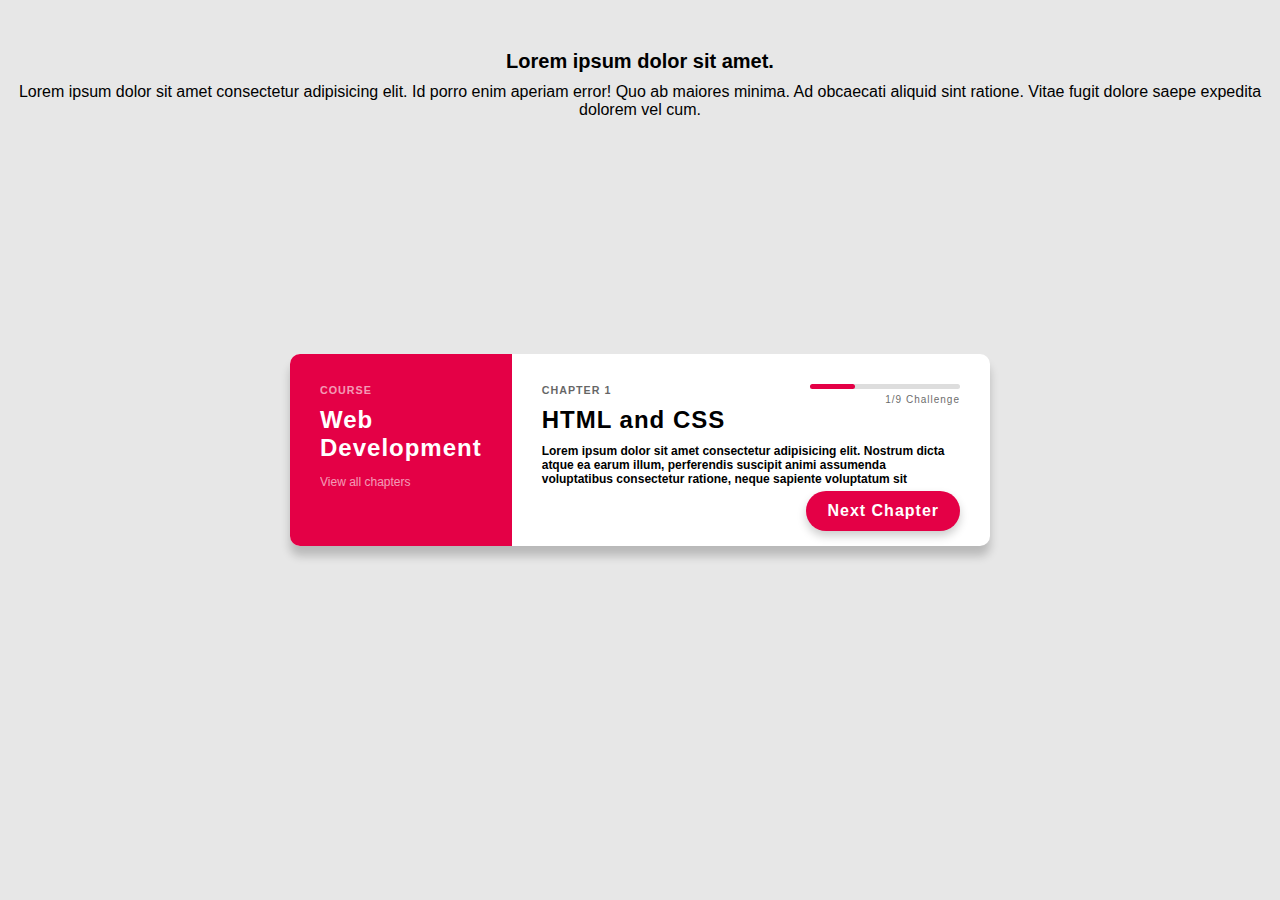
==== index.html @ 2dda4525 "first commit" ====
<!DOCTYPE html>
<html lang="en">
<head>
    <meta charset="UTF-8">
    <meta http-equiv="X-UA-Compatible" content="IE=edge">
    <meta name="viewport" content="width=device-width, initial-scale=1.0">
    <title>Course UI design</title>
    <link rel="stylesheet" href="./style.css">
</head>
<body>
    <div class="container">
        <h3>Lorem ipsum dolor sit amet.</h3>
        <p>Lorem ipsum dolor sit amet consectetur adipisicing elit. Id porro enim aperiam error! Quo ab maiores minima. Ad obcaecati aliquid sint ratione. Vitae fugit dolore saepe expedita dolorem vel cum.</p>

        

        </div>
        <div class="course">
            <div class="preview">
                <h6>Course</h6>
                <h2>Web Development</h2>
                <a href="#">View all chapters</a>
            </div>
            <div class="info">
                <div class="progress-wrapper">
                    <div class="progress"></div>
                    <span class="progress-text">
                        1/9 Challenge
                    </span>
                </div>
                <h6>Chapter 1</h6>
                <h2>HTML and CSS</h2>
                <p class="p-trunc">Lorem ipsum dolor sit amet consectetur adipisicing elit. Nostrum dicta atque ea earum illum, perferendis suscipit animi assumenda voluptatibus consectetur ratione, neque sapiente voluptatum sit</p>
                <a class="btn" href="javascript.html" >Next Chapter</a>
            </div>
        </div>
    </div>



    <script src="./script.js"></script>
</body>
</html>
---- style.css ----
*{
    margin: 0;
    padding: 0;
    box-sizing: border-box;
}

body{
    background: #e7e7e7;
    font-family: muli, sans-serif;
}

.course{
    background: #fff;
    border-radius: 10px;
    box-shadow: 0px 10px 10px rgba(0,0,0,.2);
    display: flex;
    max-width: 100%;
    overflow: hidden;
    width: 700px;
    position: absolute;
    top: 50%;
    left: 50%;
    transform: translate(-50%, -50%);
}


.course h6{
    opacity: .6;
    letter-spacing: 1px;
    text-transform: uppercase;
}

.course h2{
    letter-spacing: 1px;
    margin: 10px 0;
}

.preview{
    background: #e40046;
    color: #fff;
    padding: 30px;
    width: 250px;
    position: relative;
}


.preview a{
    color: #fff;
    font-size: 12px;
    opacity: .6;
    margin-top: 30px;
    text-decoration: none;
}


.info{
    padding: 30px;
    position: relative;
    width: 100%;

}
.info p{
    margin-bottom: 30px;
}


.progress-wrapper{
    position: absolute;
    top: 30px;
    right: 30px;
    text-align: right;
    width: 150px;
}


.progress{
    background: #ddd;
    border-radius: 3px;
    height: 5px;
    width: 100%;
}


.progress::after{
    content: '';
    border-radius: 3px;
    background: #e40046;
    position: absolute;
    top: 0;
    left: 0;
    height: 5px;
    width: 30%;
}

.container h3{
    text-align: center;
    margin-top: 50px;
    margin-bottom: 10px;
    font-size:20px ;
}

.container p{
    text-align: center;
    /* margin-bottom: 50px !important; */
}


.progress-text{
    font-size: 10px;
    opacity: .6;
    letter-spacing: 1px;
}
.info p{
    font-size: 12px;
    font-weight: bold;
}

.btn{
    background-color: #e40046;
    border: 1px solid transparent;
    box-shadow:0px 5px 10px rgba(0,0,0,.2) ;
    color: #fff;
    font-size: 16px;
    padding: 10px 20px;
    position :absolute;
    bottom: 15px;
    right: 30px;
    letter-spacing: 1px;
    cursor: pointer;
    transition: all .4s ease-in-out;
    font-weight: bold;
    border-radius: 20px;
    text-decoration: none;
}


.btn:hover{
    background-color: #fff;
    color: #e40046;
    border: 1px solid #e40046;
    transform: scale(1.05);
}

@media(max-width:768px){
    .course{
        flex-direction: column;
        width: 90%;
        margin-top: 120px;
    }

    .container p{
        /* margin-bottom: 100px !important; */
        margin: 0 20px;
    }

    .preview{
        width: 100%;
    }

    .preview h2{
        margin: 100px 0 0;
    }

    .preview a{
        margin-top: 10px;
    }

    .info h2{
        margin-top: 20px;

    }


    .info p{
        margin-bottom: 50px;
    }

    .btn{
        padding: 10px 15px ;
        float: right;
        font-size: 14px;
    }
}
@media(max-width:500px){
    .course{
        flex-direction: column;
        width: 90%;
        /* margin-top: -100px; */
    }

    .container p{
        /* margin-bottom: 100px !important; */
        margin: 0 20px;
    }

    .preview{
        width: 100%;
    }

    .preview h2{
        margin: 100px 0 0;
    }

    .preview a{
        margin-top: 10px;
    }

    .info h2{
        margin-top: 20px;

    }


    .info p{
        margin-bottom: 50px;
    }

    .btn{
        padding: 10px 15px ;
        float: right;
        font-size: 14px;
    }
}
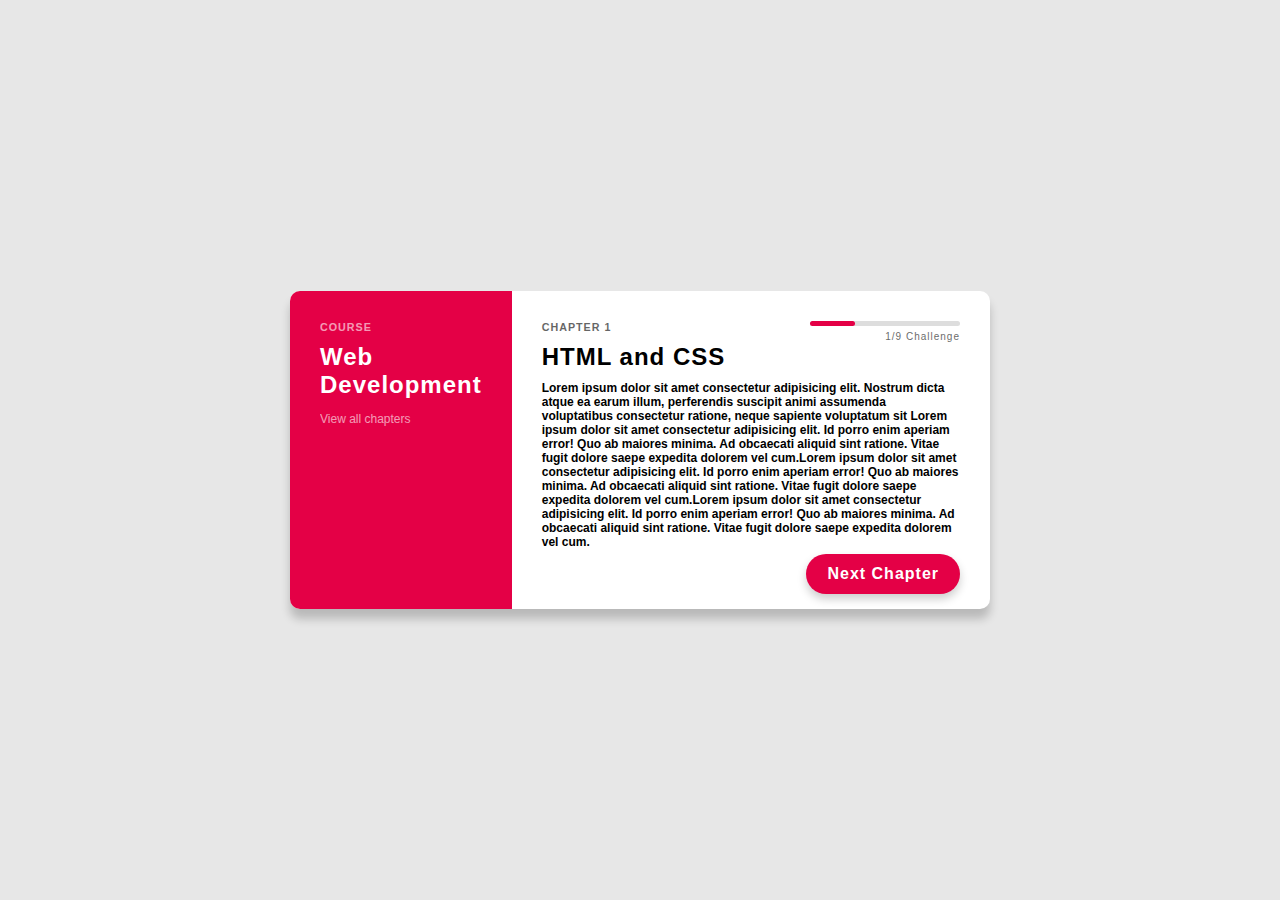
==== commit 98d98290: "remove header" ====
--- a/index.html
+++ b/index.html
@@ -9,8 +9,8 @@
 </head>
 <body>
     <div class="container">
-        <h3>Lorem ipsum dolor sit amet.</h3>
-        <p>Lorem ipsum dolor sit amet consectetur adipisicing elit. Id porro enim aperiam error! Quo ab maiores minima. Ad obcaecati aliquid sint ratione. Vitae fugit dolore saepe expedita dolorem vel cum.</p>
+        <!-- <h3>Lorem ipsum dolor sit amet.</h3>
+        <p>Lorem ipsum dolor sit amet consectetur adipisicing elit. Id porro enim aperiam error! Quo ab maiores minima. Ad obcaecati aliquid sint ratione. Vitae fugit dolore saepe expedita dolorem vel cum. Lorem ipsum dolor sit amet consectetur adipisicing elit. Id porro enim aperiam error! Quo ab maiores minima. Ad obcaecati aliquid sint ratione. Vitae fugit dolore saepe expedita dolorem vel cum.Lorem ipsum dolor sit amet consectetur adipisicing elit. Id porro enim aperiam error! Quo ab maiores minima. Ad obcaecati aliquid sint ratione. Vitae fugit dolore saepe expedita dolorem vel cum.Lorem ipsum dolor sit amet consectetur adipisicing elit. Id porro enim aperiam error! Quo ab maiores minima. Ad obcaecati aliquid sint ratione. Vitae fugit dolore saepe expedita dolorem vel cum.</p> -->
 
         
 
@@ -30,7 +30,7 @@
                 </div>
                 <h6>Chapter 1</h6>
                 <h2>HTML and CSS</h2>
-                <p class="p-trunc">Lorem ipsum dolor sit amet consectetur adipisicing elit. Nostrum dicta atque ea earum illum, perferendis suscipit animi assumenda voluptatibus consectetur ratione, neque sapiente voluptatum sit</p>
+                <p class="p-trunc">Lorem ipsum dolor sit amet consectetur adipisicing elit. Nostrum dicta atque ea earum illum, perferendis suscipit animi assumenda voluptatibus consectetur ratione, neque sapiente voluptatum sit Lorem ipsum dolor sit amet consectetur adipisicing elit. Id porro enim aperiam error! Quo ab maiores minima. Ad obcaecati aliquid sint ratione. Vitae fugit dolore saepe expedita dolorem vel cum.Lorem ipsum dolor sit amet consectetur adipisicing elit. Id porro enim aperiam error! Quo ab maiores minima. Ad obcaecati aliquid sint ratione. Vitae fugit dolore saepe expedita dolorem vel cum.Lorem ipsum dolor sit amet consectetur adipisicing elit. Id porro enim aperiam error! Quo ab maiores minima. Ad obcaecati aliquid sint ratione. Vitae fugit dolore saepe expedita dolorem vel cum.</p>
                 <a class="btn" href="javascript.html" >Next Chapter</a>
             </div>
         </div>
